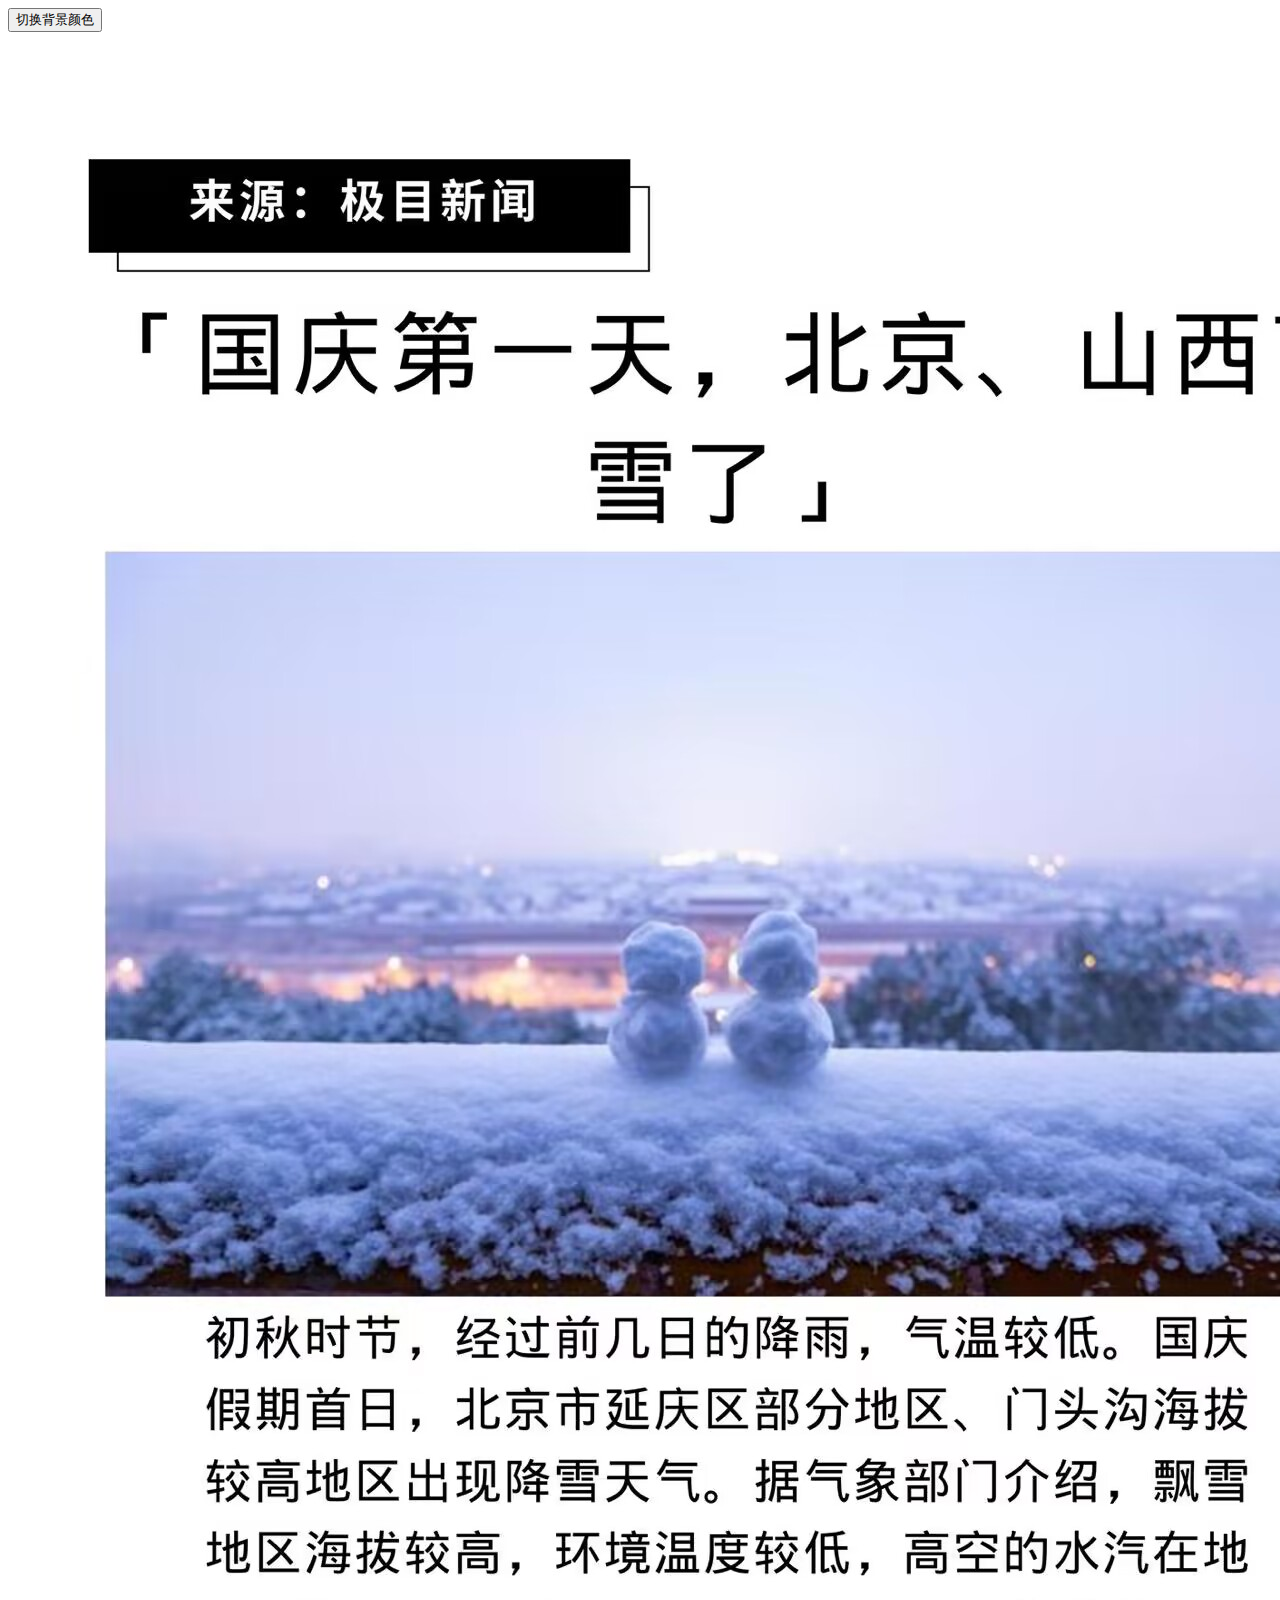
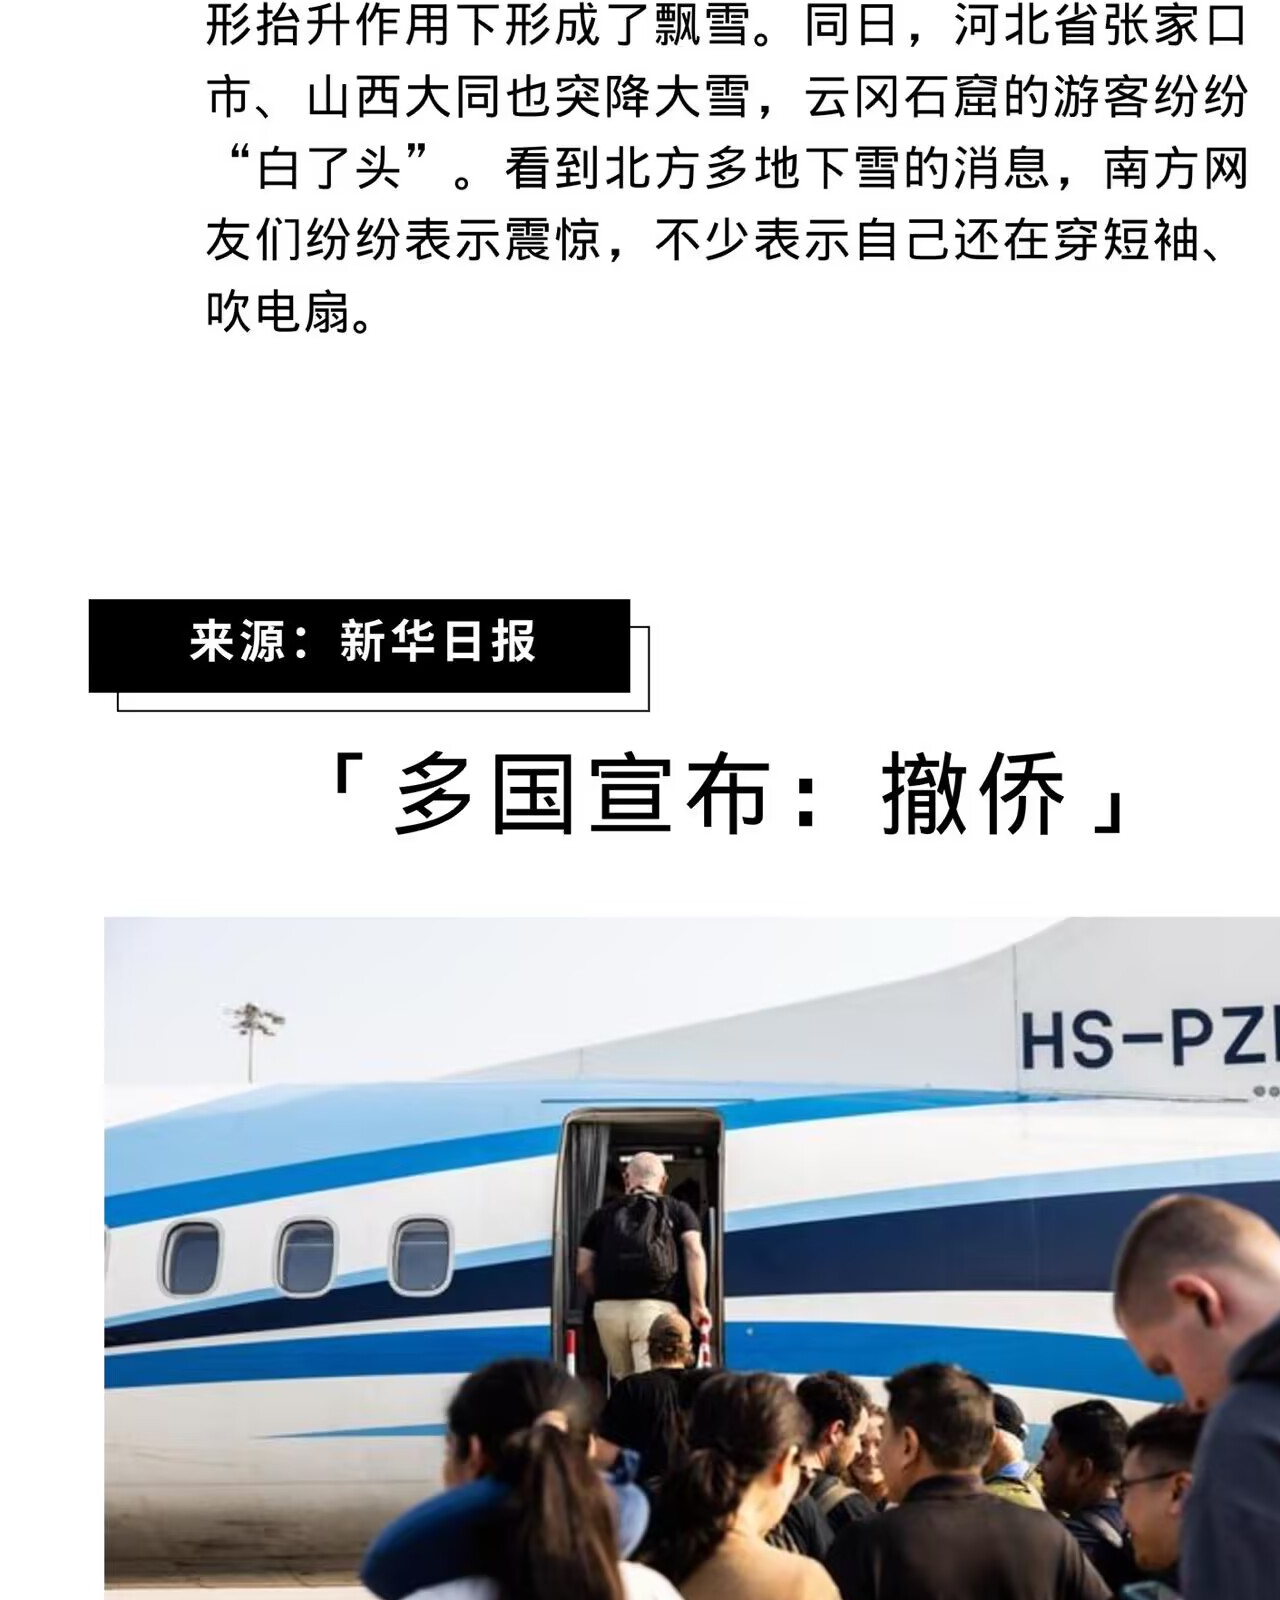
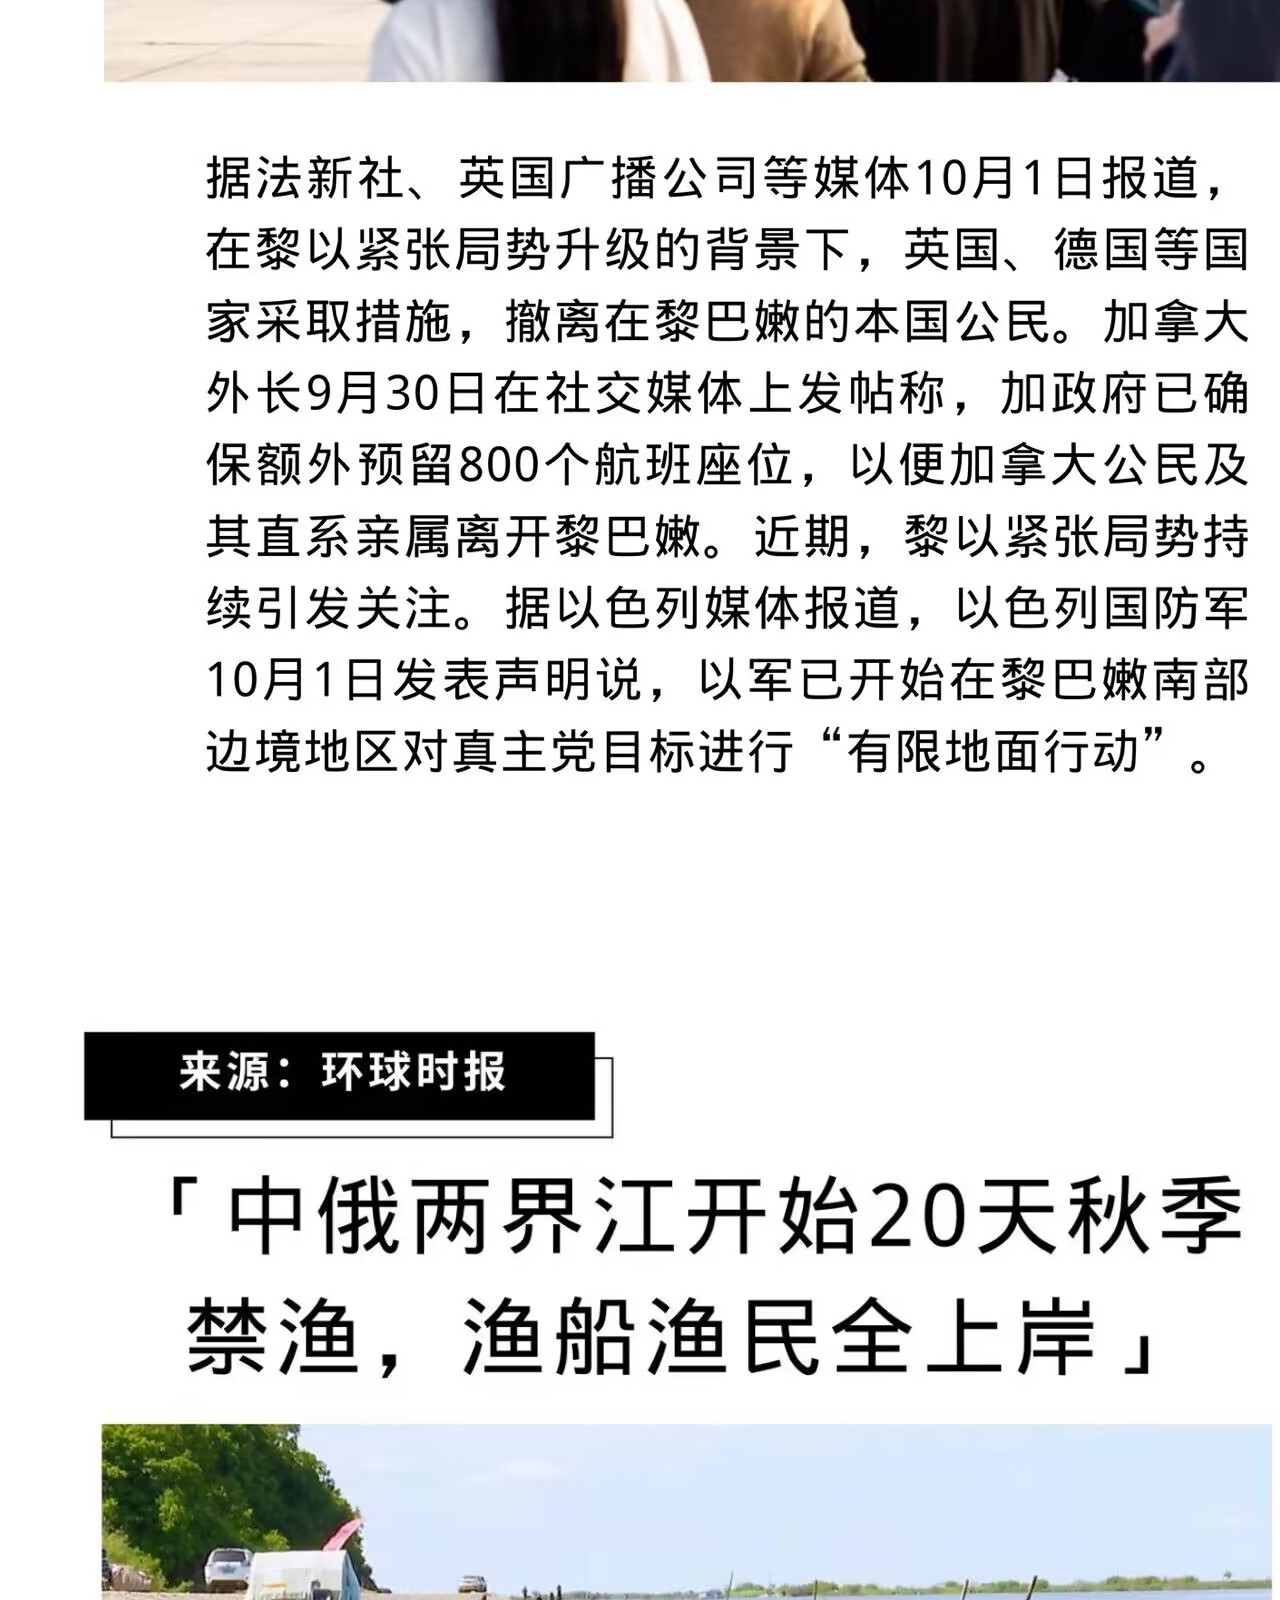
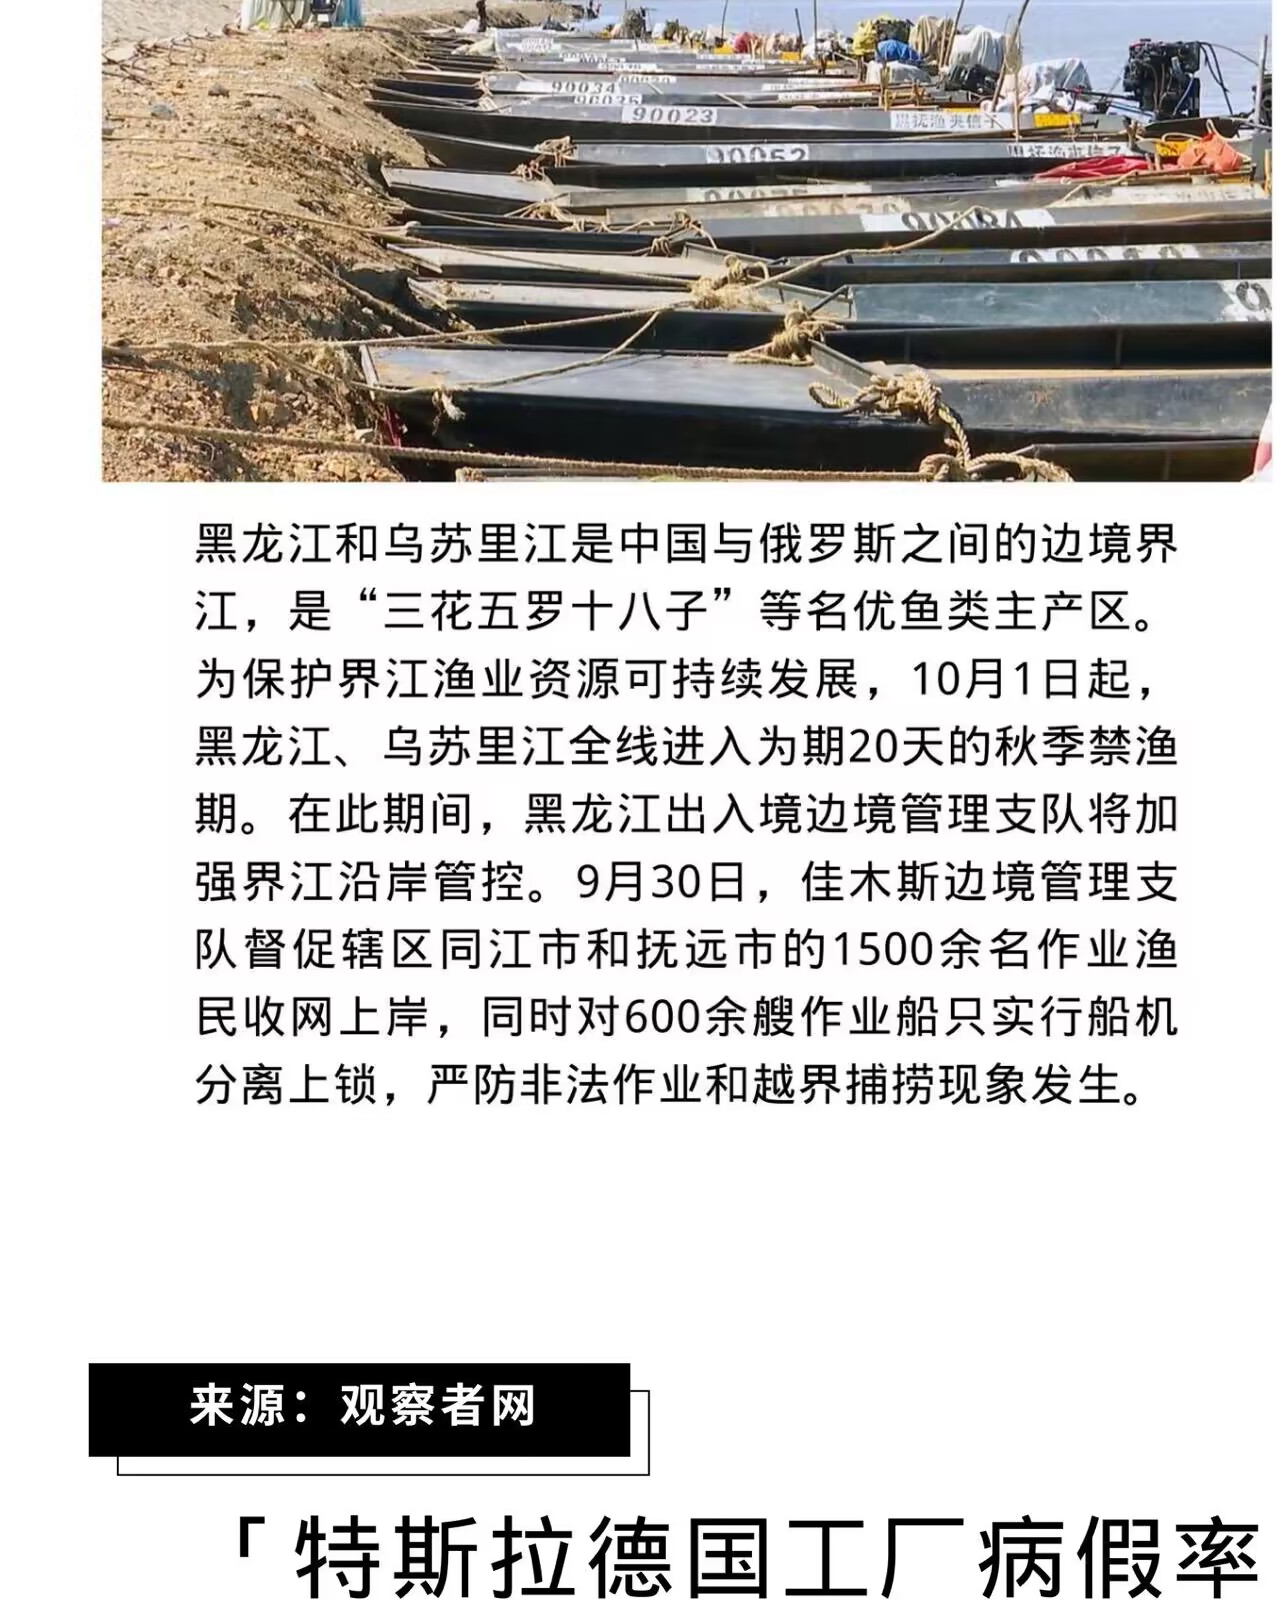
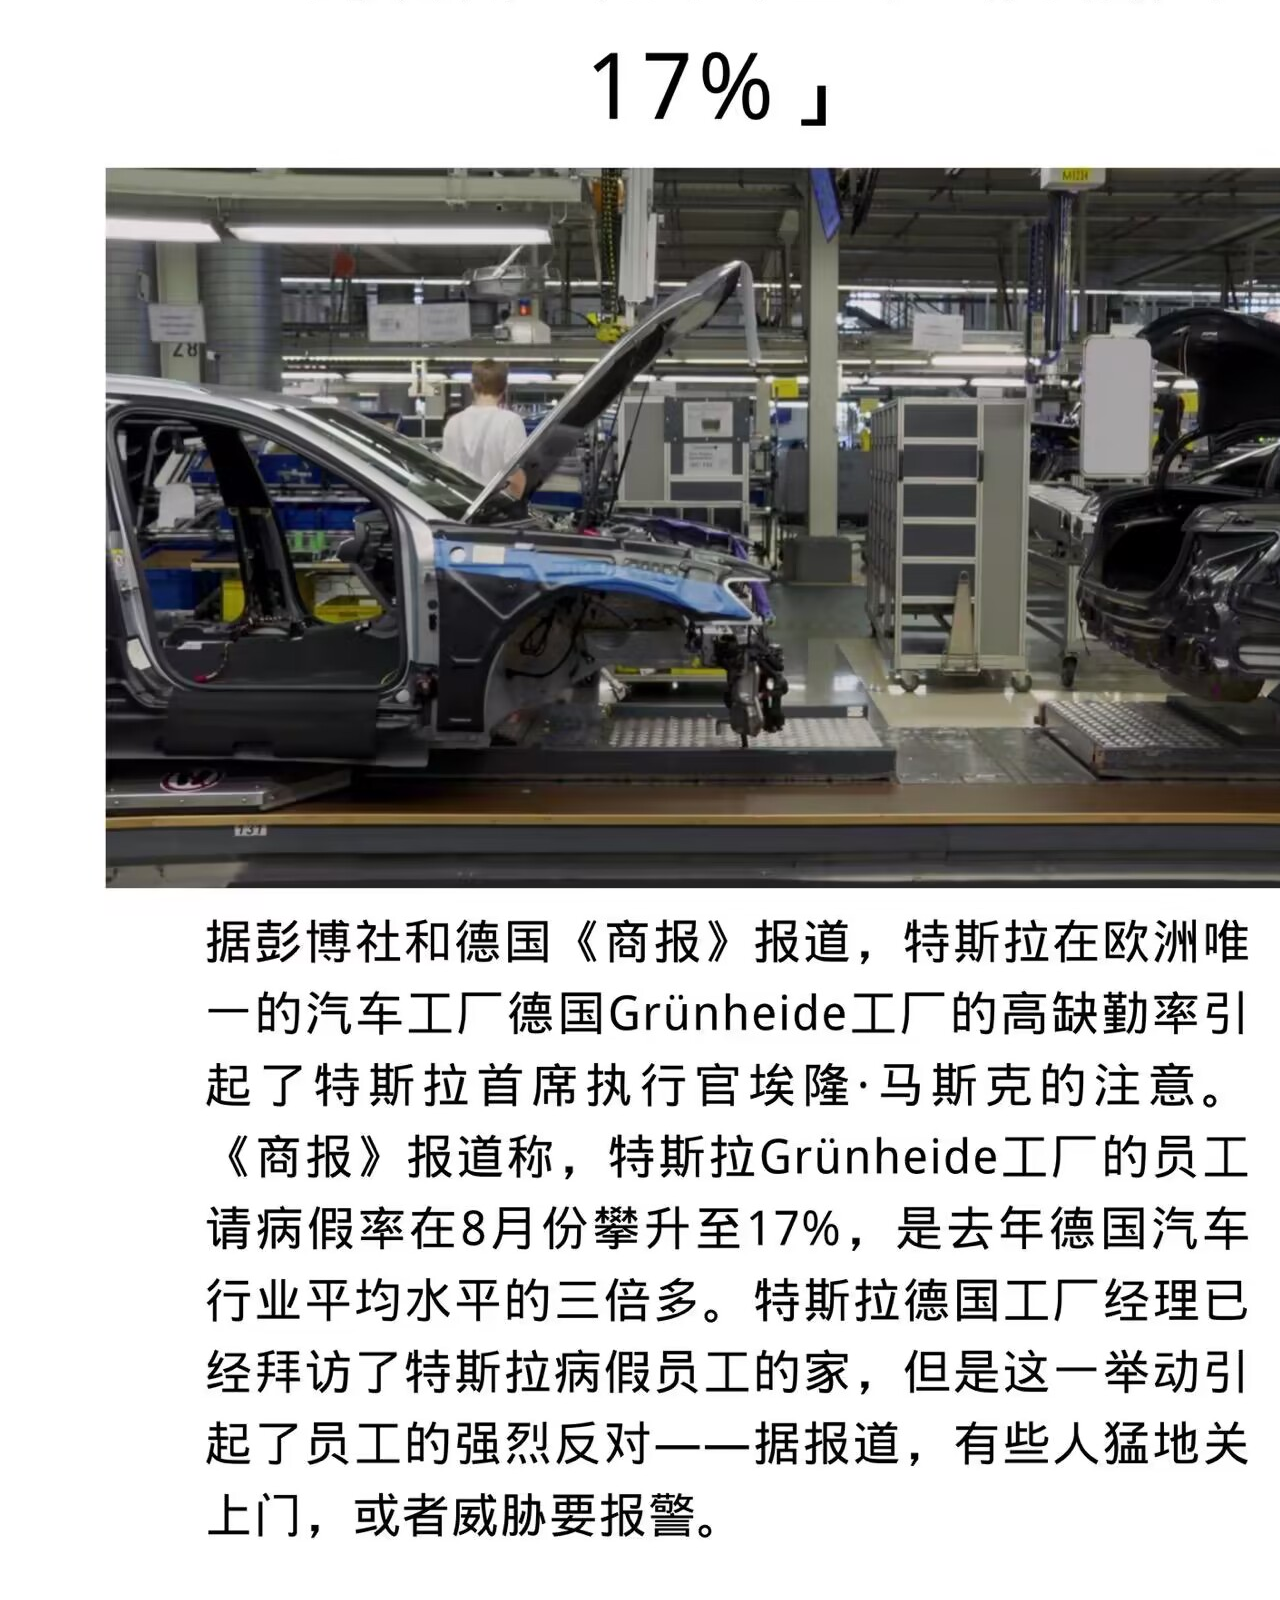
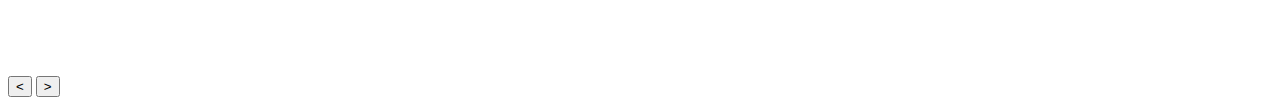
==== content.html @ a48416dd "Add files via upload" ====
<!DOCTYPE html>
<html lang="en">
  <head>
    <meta charset="UTF-8" />
    <meta name="viewport" content="width=device-width, initial-scale=1.0" />
    <title>内容</title>
    <link rel="stylesheet" href="myCSS/content.css" />
  </head>
  <body>
    <button onclick="changeBg()">切换背景颜色</button>
    <div class="box1">
      <div class="images">
        <img src="new1.jpg" alt="" />
        <img src="new2.jpg" alt="" />
        <img src="new3.jpg" alt="" />
        <img src="new4.jpg" alt="" />
      </div>
      <div id="selector">
        <span id=""></span>
        <span id=""></span>
        <span id=""></span>
        <span id=""></span>
      </div>
      <button id="left">&lt;</button>
      <button id="right">&gt;</button>
    </div>
    <script>
      let isOriginalColor = true;

      function changeBg() {
        const body = document.body;
        if (isOriginalColor) {
          body.style.backgroundColor = "white";
        } else {
          body.style.backgroundColor = "gray";
        }
        isOriginalColor = !isOriginalColor;
      }
      let imgs = document.querySelectorAll(".images img");
      let span = document.querySelectorAll("span");
      let left = document.getElementById("left");
      let right = document.getElementById("right");
      let index = 0;
      let timer;
      function show() {
        imgs.forEach((img, i) => {
          img.style.opacity = i === index ? "1" : "0";
        });
      }

      function autoPlay() {
        timer = setInterval(function () {
          show();
          index = (index + 1) % imgs.length;
        }, 1000);
      }
      autoPlay();

      function ctrlPlay() {
        for (let i = 0; i < span.length; i++) {
          span[i].onclick = function () {
            index = i;
            show();
          };
        }
      }
      ctrlPlay();
      function clickPlay() {
        left.onclick = function () {
          if (index <= 0) {
            index = span.length - 1;
          } else {
            index--;
          }
          show();
        };
        right.onclick = function () {
          index = (index + 1) % imgs.length;
          show();
        };
      }
      clickPlay();
      function eventList() {
        for (let i = 0; i < span.length; i++) {
          span[i].addEventListener(
            "mouseenter",
            function () {
              clearInterval(timer);
              index = i;
              show();
            },
            false
          );
          span[i].addEventListener(
            "mousemove",
            function () {
              clearInterval(timer);
              autoPlay();
            },
            false
          );
        }
      }
      eventList();
    </script>
  </body>
</html>
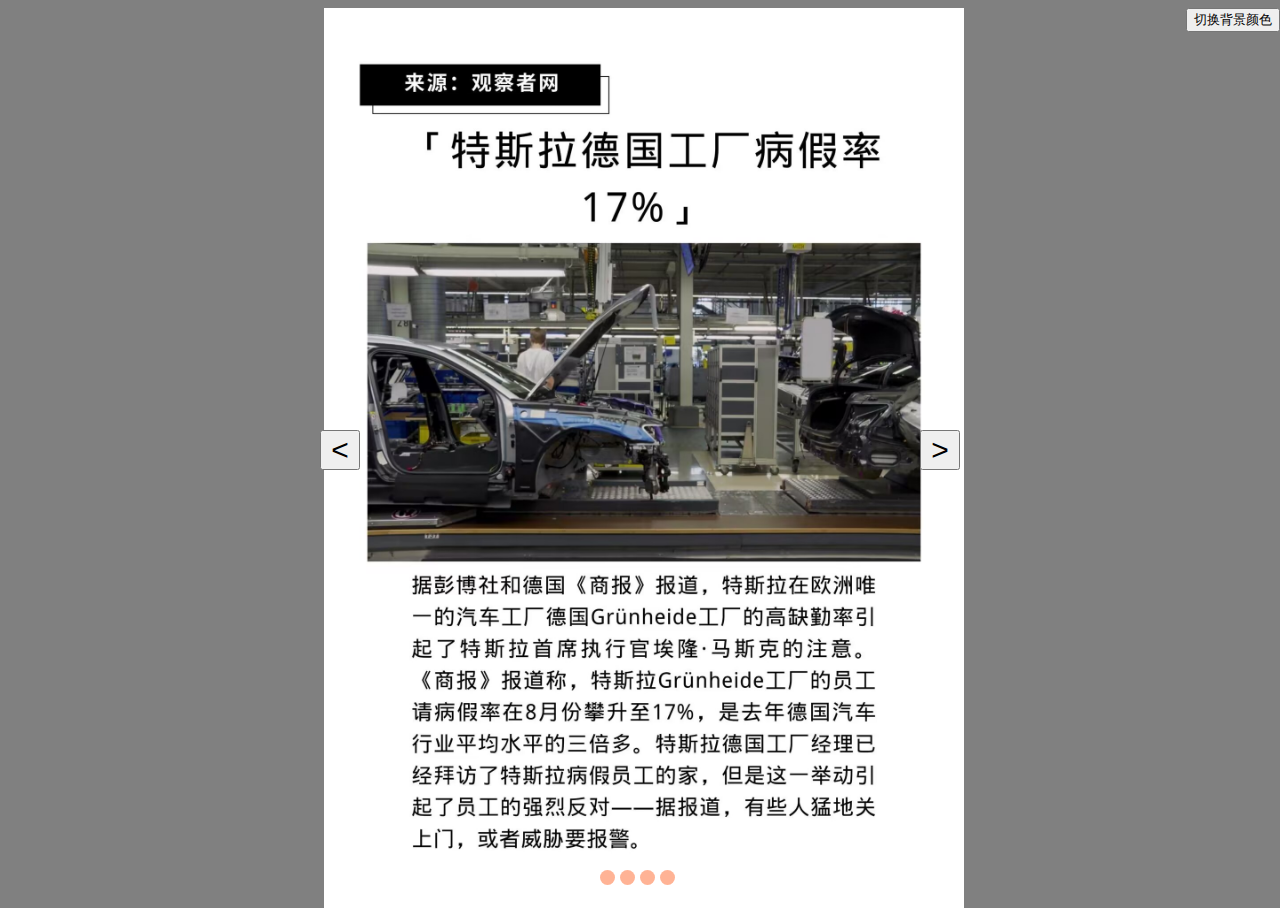
==== commit 8d9f0129: "Update content.html" ====
--- a/content.html
+++ b/content.html
@@ -4,7 +4,7 @@
     <meta charset="UTF-8" />
     <meta name="viewport" content="width=device-width, initial-scale=1.0" />
     <title>内容</title>
-    <link rel="stylesheet" href="myCSS/content.css" />
+    <link rel="stylesheet" href="content.css" />
   </head>
   <body>
     <button onclick="changeBg()">切换背景颜色</button>
--- a/content.css
+++ b/content.css
@@ -0,0 +1,78 @@
+body {
+  background-color: gray;
+}
+
+.box1 {
+  width: 50%;
+  height: 800px;
+  /* background-color: aqua; */
+  display: flex;
+  margin-left: 25%;
+  overflow: hidden;
+}
+#selector {
+  width: 80px;
+  height: 20px;
+  position: absolute;
+  bottom: 10px;
+  left: 50%;
+  transform: translateX(-50%);
+  display: flex;
+  justify-content: space-between;
+  z-index: 100;
+}
+#box:hover #selector {
+  display: flex;
+}
+#selector > span {
+  width: 15px;
+  height: 15px;
+  border-radius: 50%;
+  background-color: lightsalmon;
+  opacity: 0.8;
+  margin-right: 5px;
+  cursor: pointer;
+}
+
+#selector > span:hover {
+  background-color: #8a8a8a;
+}
+.box1 button {
+  top: 50%;
+  font-size: 30px;
+  display: block;
+  position: absolute;
+  transform: translateY(-50%);
+}
+
+.box1 #right {
+  width: 40px;
+  right: 25%;
+}
+
+.box1 #left {
+  width: 40px;
+  left: 25%;
+}
+#left:hover,
+#right:hover {
+  background-color: #8a8a8a;
+  color: #ffffff;
+}
+.images {
+  display: flex;
+  transition: opacity 0.5s ease-in-out;
+}
+
+.images img {
+  position: absolute;
+  width: 50%;
+  height: 900px;
+  opacity: 1;
+}
+
+button {
+  right: 0;
+  float: right;
+  position: fixed;
+}
